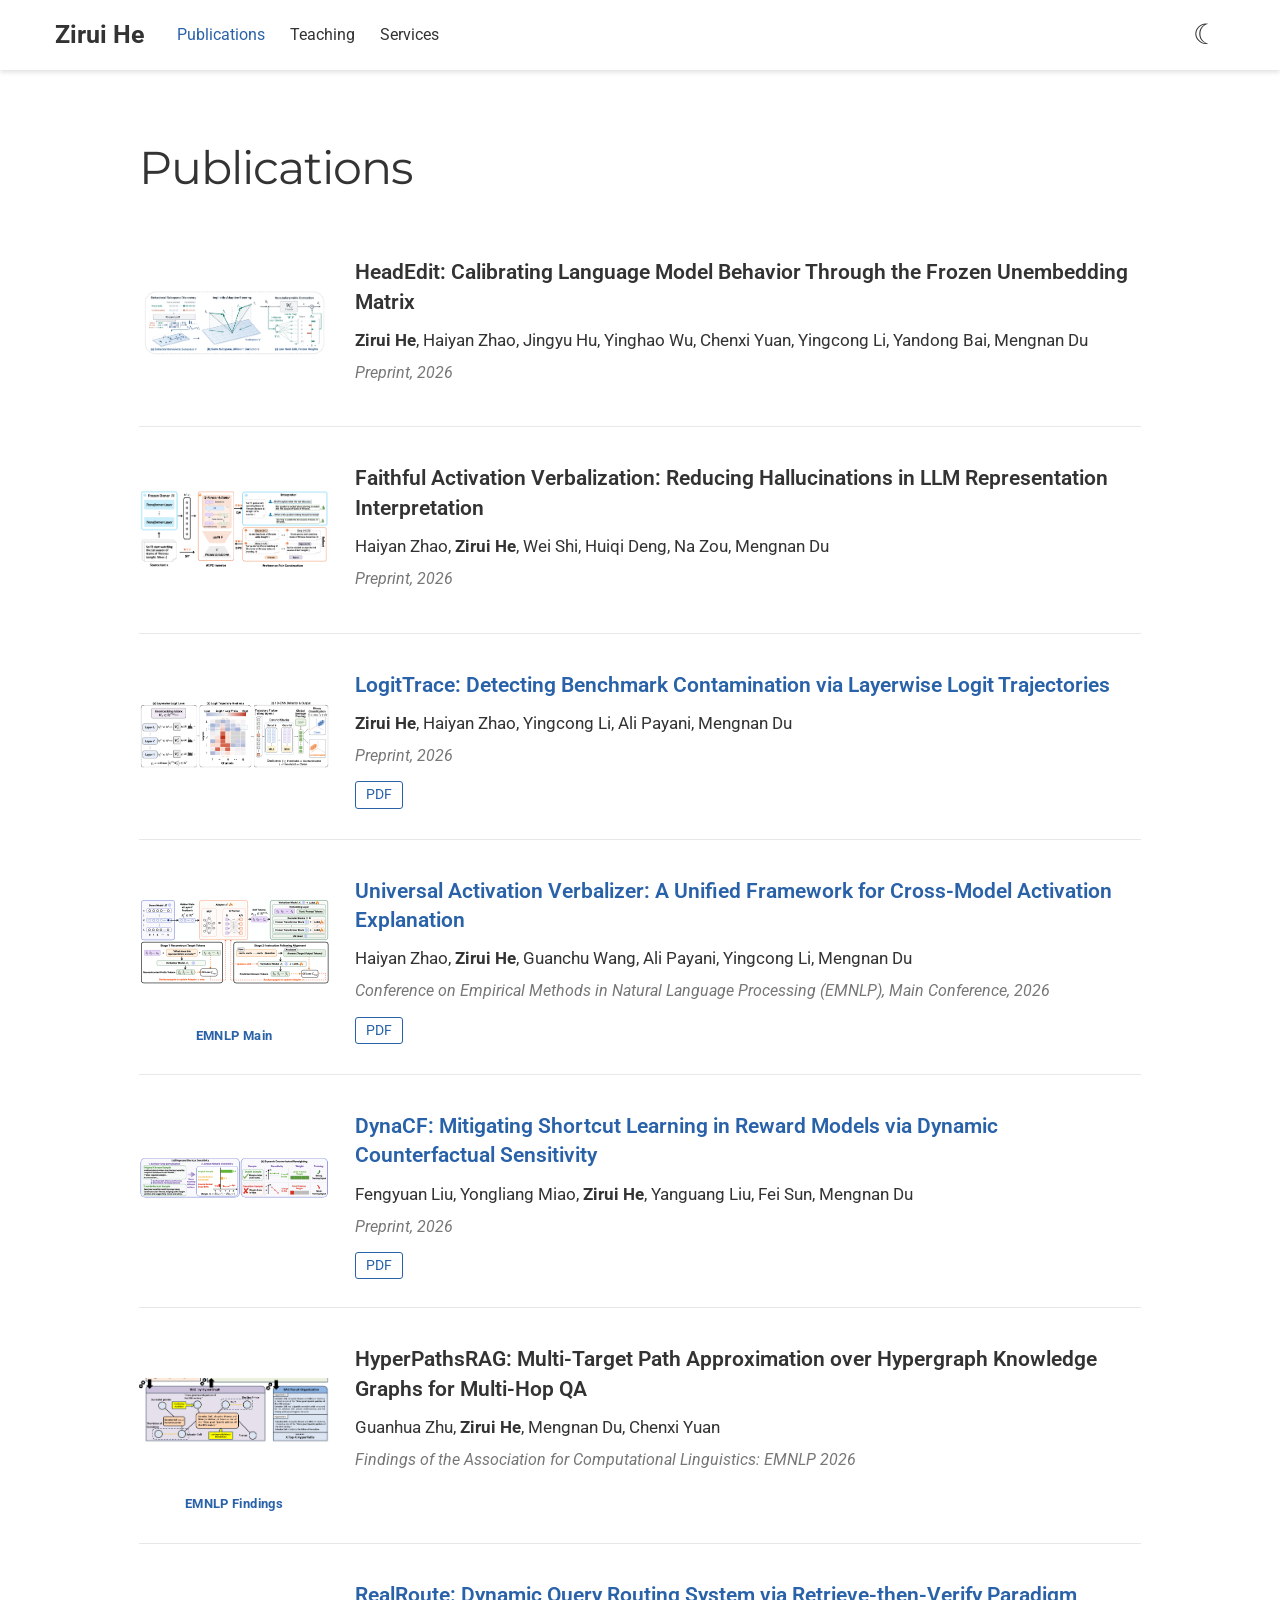
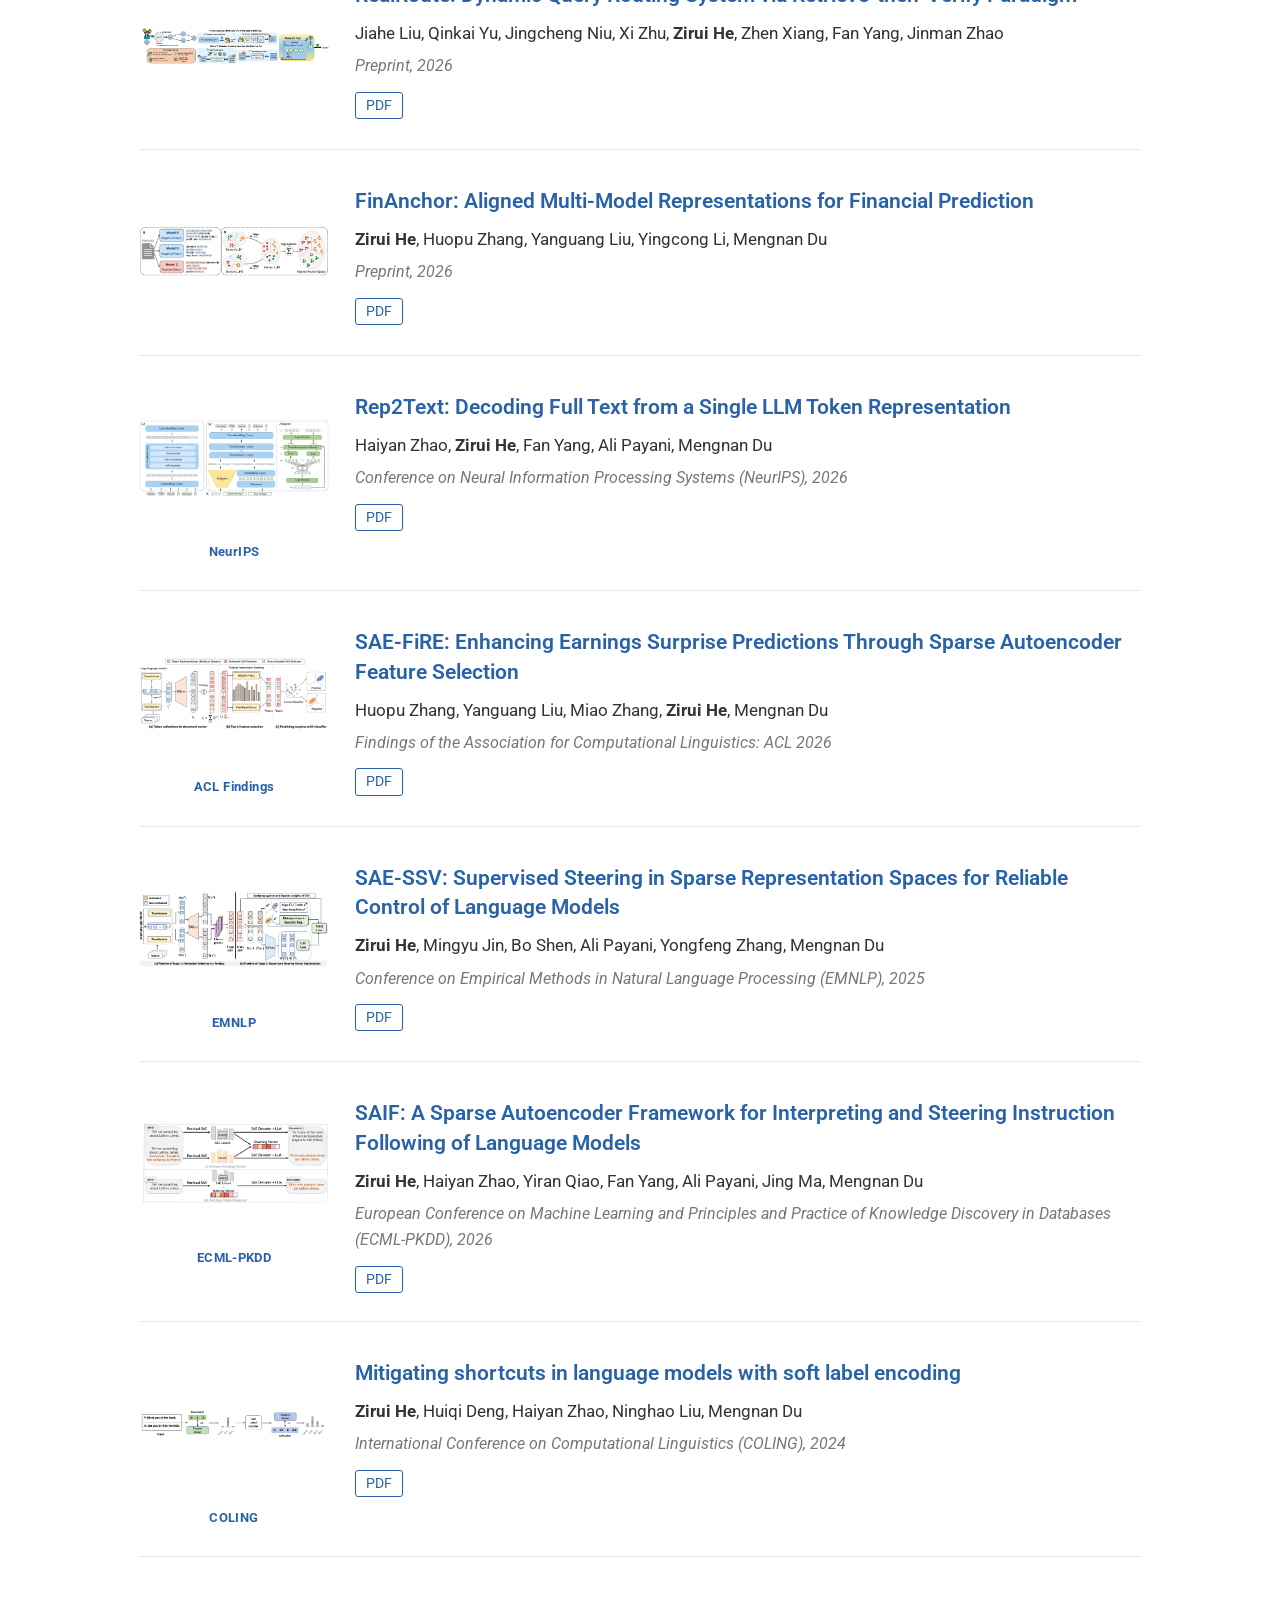
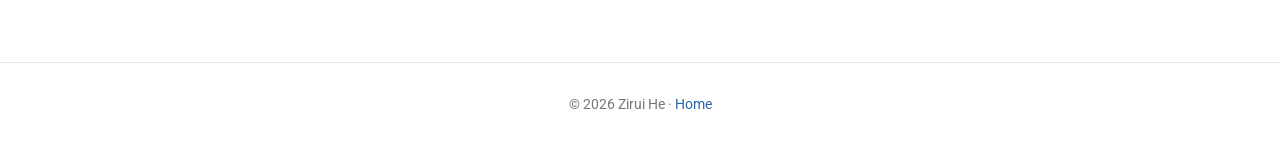
==== publications.html @ 7bf37608 "Publish academic homepage with 13 publications" ====
<!doctype html>
<html lang="en">
<head>
<meta charset="utf-8"><meta name="viewport" content="width=device-width, initial-scale=1">
<title>Publications | Zirui He</title>
<meta name="description" content="Personal academic homepage of Zirui He, Ph.D. Candidate at NJIT, working on LLM interpretability.">
<link rel="canonical" href="https://ziruihe99.github.io/publications.html">
<link rel="icon" href="/favicon.png">
<link rel="stylesheet" href="https://fonts.googleapis.com/css?family=Montserrat:400,700%7CRoboto:400,400italic,700&amp;display=swap">
<link rel="stylesheet" href="/academic.css">
<script>try{document.documentElement.dataset.theme=localStorage.getItem('theme')||'light'}catch(e){}</script>
</head>
<body>
<a class="skip" href="#main">Skip to content</a>
<header class="topbar"><nav aria-label="Main navigation" class="nav-inner">
<a class="brand" href="/">Zirui He</a>
<div class="nav-links"><a href="/publications.html" aria-current="page">Publications</a><a href="/teaching.html" >Teaching</a><a href="/services.html" >Services</a></div>
<button id="theme-toggle" aria-label="Switch to dark mode" title="Switch color theme">☾</button>
</nav></header>
<main id="main" class="document">

<article>
<h2 id="publications">Publications</h2>

<div class="publications">
<ol class="bibliography">



<li>
<div class="pub-row">
  <div class="col-sm-3 abbr" style="position: relative;padding-right: 15px;padding-left: 15px;">
     
    <img src="/headedit.png" class="teaser img-fluid z-depth-1" alt="Figure for HeadEdit: Calibrating Language Model Behavior Through the Frozen Unembedding Matrix" loading="lazy" />
    
    
  </div>
  <div class="col-sm-9" style="position: relative;padding-right: 15px;padding-left: 20px;">
      <div class="title">HeadEdit: Calibrating Language Model Behavior Through the Frozen Unembedding Matrix</div>
      <div class="author"><strong>Zirui He</strong>, Haiyan Zhao, Jingyu Hu, Yinghao Wu, Chenxi Yuan, Yingcong Li, Yandong Bai, Mengnan Du</div>
      <div class="periodical"><em>Preprint, 2026</em>
      </div>
    <div class="links">
      
      
      
      
      
      
    </div>
  </div>
</div>
</li>
<br />



<li>
<div class="pub-row">
  <div class="col-sm-3 abbr" style="position: relative;padding-right: 15px;padding-left: 15px;">
     
    <img src="/avpo.png" class="teaser img-fluid z-depth-1" alt="Figure for Faithful Activation Verbalization: Reducing Hallucinations in LLM Representation Interpretation" loading="lazy" />
    
    
  </div>
  <div class="col-sm-9" style="position: relative;padding-right: 15px;padding-left: 20px;">
      <div class="title">Faithful Activation Verbalization: Reducing Hallucinations in LLM Representation Interpretation</div>
      <div class="author">Haiyan Zhao, <strong>Zirui He</strong>, Wei Shi, Huiqi Deng, Na Zou, Mengnan Du</div>
      <div class="periodical"><em>Preprint, 2026</em>
      </div>
    <div class="links">
      
      
      
      
      
      
    </div>
  </div>
</div>
</li>
<br />



<li>
<div class="pub-row">
  <div class="col-sm-3 abbr" style="position: relative;padding-right: 15px;padding-left: 15px;">
     
    <img src="/logittrace.png" class="teaser img-fluid z-depth-1" alt="Figure for LogitTrace: Detecting Benchmark Contamination via Layerwise Logit Trajectories" loading="lazy" />
    
    
  </div>
  <div class="col-sm-9" style="position: relative;padding-right: 15px;padding-left: 20px;">
      <div class="title"><a href="https://arxiv.org/abs/2509.20909v2">LogitTrace: Detecting Benchmark Contamination via Layerwise Logit Trajectories</a></div>
      <div class="author"><strong>Zirui He</strong>, Haiyan Zhao, Yingcong Li, Ali Payani, Mengnan Du</div>
      <div class="periodical"><em>Preprint, 2026</em>
      </div>
    <div class="links">
       
      <a href="https://arxiv.org/abs/2509.20909v2" class="btn btn-sm z-depth-0" role="button" target="_blank" style="font-size:12px;">PDF</a>
      
      
      
      
      
      
    </div>
  </div>
</div>
</li>
<br />



<li>
<div class="pub-row">
  <div class="col-sm-3 abbr" style="position: relative;padding-right: 15px;padding-left: 15px;">
     
    <img src="/uav.png" class="teaser img-fluid z-depth-1" alt="Figure for Universal Activation Verbalizer: A Unified Framework for Cross-Model Activation Explanation" loading="lazy" />
     
    <abbr class="badge">EMNLP Main</abbr>
    
    
  </div>
  <div class="col-sm-9" style="position: relative;padding-right: 15px;padding-left: 20px;">
      <div class="title"><a href="https://arxiv.org/abs/2605.25903">Universal Activation Verbalizer: A Unified Framework for Cross-Model Activation Explanation</a></div>
      <div class="author">Haiyan Zhao, <strong>Zirui He</strong>, Guanchu Wang, Ali Payani, Yingcong Li, Mengnan Du</div>
      <div class="periodical"><em>Conference on Empirical Methods in Natural Language Processing (EMNLP), Main Conference, 2026</em>
      </div>
    <div class="links">
       
      <a href="https://arxiv.org/abs/2605.25903" class="btn btn-sm z-depth-0" role="button" target="_blank" style="font-size:12px;">PDF</a>
      
      
      
      
      
      
    </div>
  </div>
</div>
</li>
<br />



<li>
<div class="pub-row">
  <div class="col-sm-3 abbr" style="position: relative;padding-right: 15px;padding-left: 15px;">
     
    <img src="/dynacf.png" class="teaser img-fluid z-depth-1" alt="Figure for DynaCF: Mitigating Shortcut Learning in Reward Models via Dynamic Counterfactual Sensitivity" loading="lazy" />
    
    
  </div>
  <div class="col-sm-9" style="position: relative;padding-right: 15px;padding-left: 20px;">
      <div class="title"><a href="http://arxiv.org/abs/2606.09043">DynaCF: Mitigating Shortcut Learning in Reward Models via Dynamic Counterfactual Sensitivity</a></div>
      <div class="author">Fengyuan Liu, Yongliang Miao, <strong>Zirui He</strong>, Yanguang Liu, Fei Sun, Mengnan Du</div>
      <div class="periodical"><em>Preprint, 2026</em>
      </div>
    <div class="links">
       
      <a href="http://arxiv.org/abs/2606.09043" class="btn btn-sm z-depth-0" role="button" target="_blank" style="font-size:12px;">PDF</a>
      
      
      
      
      
      
    </div>
  </div>
</div>
</li>
<br />



<li>
<div class="pub-row">
  <div class="col-sm-3 abbr" style="position: relative;padding-right: 15px;padding-left: 15px;">
     
    <img src="/hyperpathsrag.png" class="teaser img-fluid z-depth-1" alt="Figure for HyperPathsRAG: Multi-Target Path Approximation over Hypergraph Knowledge Graphs for Multi-Hop QA" loading="lazy" />
     
    <abbr class="badge">EMNLP Findings</abbr>
    
    
  </div>
  <div class="col-sm-9" style="position: relative;padding-right: 15px;padding-left: 20px;">
      <div class="title">HyperPathsRAG: Multi-Target Path Approximation over Hypergraph Knowledge Graphs for Multi-Hop QA</div>
      <div class="author">Guanhua Zhu, <strong>Zirui He</strong>, Mengnan Du, Chenxi Yuan</div>
      <div class="periodical"><em>Findings of the Association for Computational Linguistics: EMNLP 2026</em>
      </div>
    <div class="links">
      
      
      
      
      
      
    </div>
  </div>
</div>
</li>
<br />



<li>
<div class="pub-row">
  <div class="col-sm-3 abbr" style="position: relative;padding-right: 15px;padding-left: 15px;">
     
    <img src="/realroute.png" class="teaser img-fluid z-depth-1" alt="Figure for RealRoute: Dynamic Query Routing System via Retrieve-then-Verify Paradigm" loading="lazy" />
    
    
  </div>
  <div class="col-sm-9" style="position: relative;padding-right: 15px;padding-left: 20px;">
      <div class="title"><a href="http://arxiv.org/abs/2604.20860">RealRoute: Dynamic Query Routing System via Retrieve-then-Verify Paradigm</a></div>
      <div class="author">Jiahe Liu, Qinkai Yu, Jingcheng Niu, Xi Zhu, <strong>Zirui He</strong>, Zhen Xiang, Fan Yang, Jinman Zhao</div>
      <div class="periodical"><em>Preprint, 2026</em>
      </div>
    <div class="links">
       
      <a href="http://arxiv.org/abs/2604.20860" class="btn btn-sm z-depth-0" role="button" target="_blank" style="font-size:12px;">PDF</a>
      
      
      
      
      
      
    </div>
  </div>
</div>
</li>
<br />



<li>
<div class="pub-row">
  <div class="col-sm-3 abbr" style="position: relative;padding-right: 15px;padding-left: 15px;">
     
    <img src="/financhor.png" class="teaser img-fluid z-depth-1" alt="Figure for FinAnchor: Aligned Multi-Model Representations for Financial Prediction" loading="lazy" />
    
    
  </div>
  <div class="col-sm-9" style="position: relative;padding-right: 15px;padding-left: 20px;">
      <div class="title"><a href="http://arxiv.org/abs/2602.20859">FinAnchor: Aligned Multi-Model Representations for Financial Prediction</a></div>
      <div class="author"><strong>Zirui He</strong>, Huopu Zhang, Yanguang Liu, Yingcong Li, Mengnan Du</div>
      <div class="periodical"><em>Preprint, 2026</em>
      </div>
    <div class="links">
       
      <a href="http://arxiv.org/abs/2602.20859" class="btn btn-sm z-depth-0" role="button" target="_blank" style="font-size:12px;">PDF</a>
      
      
      
      
      
      
    </div>
  </div>
</div>
</li>
<br />



<li>
<div class="pub-row">
  <div class="col-sm-3 abbr" style="position: relative;padding-right: 15px;padding-left: 15px;">
     
    <img src="/rep2text.png" class="teaser img-fluid z-depth-1" alt="Figure for Rep2Text: Decoding Full Text from a Single LLM Token Representation" loading="lazy" />
     
    <abbr class="badge">NeurIPS</abbr>
    
    
  </div>
  <div class="col-sm-9" style="position: relative;padding-right: 15px;padding-left: 20px;">
      <div class="title"><a href="https://arxiv.org/pdf/2511.06571">Rep2Text: Decoding Full Text from a Single LLM Token Representation</a></div>
      <div class="author">Haiyan Zhao, <strong>Zirui He</strong>, Fan Yang, Ali Payani, Mengnan Du</div>
      <div class="periodical"><em>Conference on Neural Information Processing Systems (NeurIPS), 2026</em>
      </div>
    <div class="links">
       
      <a href="https://arxiv.org/pdf/2511.06571" class="btn btn-sm z-depth-0" role="button" target="_blank" style="font-size:12px;">PDF</a>
      
      
      
      
      
      
    </div>
  </div>
</div>
</li>
<br />



<li>
<div class="pub-row">
  <div class="col-sm-3 abbr" style="position: relative;padding-right: 15px;padding-left: 15px;">
     
    <img src="/saefire.png" class="teaser img-fluid z-depth-1" alt="Figure for SAE-FiRE: Enhancing Earnings Surprise Predictions Through Sparse Autoencoder Feature Selection" loading="lazy" />
     
    <abbr class="badge">ACL Findings</abbr>
    
    
  </div>
  <div class="col-sm-9" style="position: relative;padding-right: 15px;padding-left: 20px;">
      <div class="title"><a href="https://arxiv.org/abs/2505.14420v2">SAE-FiRE: Enhancing Earnings Surprise Predictions Through Sparse Autoencoder Feature Selection</a></div>
      <div class="author">Huopu Zhang, Yanguang Liu, Miao Zhang, <strong>Zirui He</strong>, Mengnan Du</div>
      <div class="periodical"><em>Findings of the Association for Computational Linguistics: ACL 2026</em>
      </div>
    <div class="links">
       
      <a href="https://arxiv.org/abs/2505.14420v2" class="btn btn-sm z-depth-0" role="button" target="_blank" style="font-size:12px;">PDF</a>
      
      
      
      
      
      
    </div>
  </div>
</div>
</li>
<br />



<li>
<div class="pub-row">
  <div class="col-sm-3 abbr" style="position: relative;padding-right: 15px;padding-left: 15px;">
     
    <img src="/saessv.png" class="teaser img-fluid z-depth-1" alt="Figure for SAE-SSV: Supervised Steering in Sparse Representation Spaces for Reliable Control of Language Models" loading="lazy" />
     
    <abbr class="badge">EMNLP</abbr>
    
    
  </div>
  <div class="col-sm-9" style="position: relative;padding-right: 15px;padding-left: 20px;">
      <div class="title"><a href="https://aclanthology.org/2025.emnlp-main.112.pdf">SAE-SSV: Supervised Steering in Sparse Representation Spaces for Reliable Control of Language Models</a></div>
      <div class="author"><strong>Zirui He</strong>, Mingyu Jin, Bo Shen, Ali Payani, Yongfeng Zhang, Mengnan Du</div>
      <div class="periodical"><em>Conference on Empirical Methods in Natural Language Processing (EMNLP), 2025</em>
      </div>
    <div class="links">
       
      <a href="https://aclanthology.org/2025.emnlp-main.112.pdf" class="btn btn-sm z-depth-0" role="button" target="_blank" style="font-size:12px;">PDF</a>
      
      
      
      
      
      
    </div>
  </div>
</div>
</li>
<br />



<li>
<div class="pub-row">
  <div class="col-sm-3 abbr" style="position: relative;padding-right: 15px;padding-left: 15px;">
     
    <img src="/saif.png" class="teaser img-fluid z-depth-1" alt="Figure for SAIF: A Sparse Autoencoder Framework for Interpreting and Steering Instruction Following of Language Models" loading="lazy" />
     
    <abbr class="badge">ECML-PKDD</abbr>
    
    
  </div>
  <div class="col-sm-9" style="position: relative;padding-right: 15px;padding-left: 20px;">
      <div class="title"><a href="https://arxiv.org/abs/2502.11356">SAIF: A Sparse Autoencoder Framework for Interpreting and Steering Instruction Following of Language Models</a></div>
      <div class="author"><strong>Zirui He</strong>, Haiyan Zhao, Yiran Qiao, Fan Yang, Ali Payani, Jing Ma, Mengnan Du</div>
      <div class="periodical"><em>European Conference on Machine Learning and Principles and Practice of Knowledge Discovery in Databases (ECML-PKDD), 2026</em>
      </div>
    <div class="links">
       
      <a href="https://arxiv.org/abs/2502.11356" class="btn btn-sm z-depth-0" role="button" target="_blank" style="font-size:12px;">PDF</a>
      
      
      
      
      
      
    </div>
  </div>
</div>
</li>
<br />



<li>
<div class="pub-row">
  <div class="col-sm-3 abbr" style="position: relative;padding-right: 15px;padding-left: 15px;">
     
    <img src="/sle.png" class="teaser img-fluid z-depth-1" alt="Figure for Mitigating shortcuts in language models with soft label encoding" loading="lazy" />
     
    <abbr class="badge">COLING</abbr>
    
    
  </div>
  <div class="col-sm-9" style="position: relative;padding-right: 15px;padding-left: 20px;">
      <div class="title"><a href="https://aclanthology.org/2024.lrec-main.991.pdf">Mitigating shortcuts in language models with soft label encoding</a></div>
      <div class="author"><strong>Zirui He</strong>, Huiqi Deng, Haiyan Zhao, Ninghao Liu, Mengnan Du</div>
      <div class="periodical"><em>International Conference on Computational Linguistics (COLING), 2024</em>
      </div>
    <div class="links">
       
      <a href="https://aclanthology.org/2024.lrec-main.991.pdf" class="btn btn-sm z-depth-0" role="button" target="_blank" style="font-size:12px;">PDF</a>
      
      
      
      
      
      
    </div>
  </div>
</div>
</li>
<br />



</ol>
</div>

</article>
</main>
<footer>© 2026 Zirui He · <a href="/">Home</a></footer>
<script src="/academic.js"></script>
</body></html>
---- academic.css ----
*{box-sizing:border-box}html{--bg:#fff;--text:#333;--muted:#777;--link:#2962a8;--line:#e8e8e8;--nav:#fff;color-scheme:light;scroll-behavior:smooth;scroll-padding-top:100px}html[data-theme=dark]{--bg:#242733;--text:#f0f0f2;--muted:#a7abb4;--link:#83ace8;--line:#393d49;--nav:#272a36;color-scheme:dark}body{margin:0;background:var(--bg);color:var(--text);font-family:Roboto,Arial,Helvetica,sans-serif;font-size:20px;line-height:1.65}a{color:var(--link);text-decoration:none}a:hover{text-decoration:underline}a:focus-visible,button:focus-visible{outline:3px solid var(--link);outline-offset:5px}.topbar{position:sticky;top:0;z-index:5;background:var(--nav);box-shadow:0 2px 5px #0002}.nav-inner{max-width:1200px;margin:auto;min-height:70px;display:flex;align-items:center;gap:32px;padding:12px 15px}.brand{font-size:25px;font-weight:700;color:var(--text);white-space:nowrap}.nav-links{display:flex;gap:25px;font-size:16px}.nav-links a{color:var(--text)}.nav-links a[aria-current=page]{color:var(--link)}#theme-toggle{margin-left:auto;border:0;background:transparent;color:var(--text);font-size:28px;cursor:pointer;width:40px;height:40px;line-height:1}.home{display:grid;grid-template-columns:360px minmax(0,1fr);gap:40px;max-width:1200px;margin:0 auto;padding:80px 15px 60px}.profile{text-align:center}.portrait{display:block;width:270px;height:270px;border-radius:50%;object-fit:cover;margin:0 auto 20px}.profile h1{font-size:36px;font-weight:400;line-height:1.25;margin:22px 0 8px}.position,.affiliation{font-size:21px;line-height:1.4;color:var(--muted);margin:7px 0}.email{display:block;margin:20px 0 10px;font-size:17px}.socials{display:flex;justify-content:center;flex-wrap:wrap;gap:16px;font-size:17px}.home article>h2:first-child,.document article>h2:first-child{font-size:46px;font-weight:400;letter-spacing:-1px;margin:0 0 18px;line-height:1.2}.home article>h2:not(:first-child){font-size:29px;font-weight:500;margin:36px 0 15px}p{margin:0 0 22px}ul{padding-left:25px}li{margin:0 0 9px}.home article ul{font-size:18px}.home article h2#news+ul{list-style:none;padding-left:20px;border-left:3px solid var(--line)}.home article h2#news+ul li{padding:4px 0}.document{max-width:1050px;padding:70px 24px;margin:0 auto;min-height:70vh}.document h4{font-size:24px;font-weight:500;margin:30px 0 18px!important}.document ul{margin:20px 0 35px!important}.bibliography{list-style:none;padding:0;margin:35px 0}.pub-row{display:grid;grid-template-columns:190px minmax(0,1fr);gap:26px;padding:28px 0;border-bottom:1px solid var(--line)}.pub-row>div{padding:0!important}.teaser{width:100%;height:130px;object-fit:contain;background:white;border-radius:4px}.badge{display:block;font-size:13px;letter-spacing:.03em;font-weight:700;text-align:center;color:var(--link);margin-top:8px}.title{font-size:21px;font-weight:600;line-height:1.4}.author{font-size:17px;margin-top:9px}.periodical{font-size:16px;color:var(--muted);margin-top:6px}.links{display:flex;gap:10px;flex-wrap:wrap;margin-top:12px}.btn{border:1px solid var(--link);border-radius:3px;font-size:14px!important;padding:1px 10px}.bibliography>br{display:none}footer{text-align:center;font-size:14px;color:var(--muted);padding:30px 20px;border-top:1px solid var(--line)}.skip{position:absolute;left:12px;top:-100px;padding:10px;background:var(--bg);z-index:20}.skip:focus{top:5px}@media(max-width:850px){.home{grid-template-columns:1fr;padding-top:40px;gap:45px;max-width:730px}.home article{padding:0 12px}.portrait{width:220px;height:220px}.profile h1{font-size:32px}.nav-inner{gap:18px}.nav-links{gap:15px}.home article>h2:first-child,.document article>h2:first-child{font-size:36px}body{font-size:18px}.document{padding-top:40px}}@media(max-width:520px){.nav-inner{flex-wrap:wrap;gap:5px 12px;padding:10px 18px}.brand{font-size:22px}.nav-links{order:3;width:100%;gap:22px;font-size:15px}.pub-row{grid-template-columns:1fr;gap:15px}.teaser{width:180px;height:110px}.abbr{text-align:left}.badge{text-align:left}.home{padding-left:12px;padding-right:12px}.title{font-size:19px}}@media(prefers-reduced-motion:reduce){html{scroll-behavior:auto}}

h1,h2,h3,h4,.affiliation,.position{font-family:Montserrat,Arial,sans-serif}
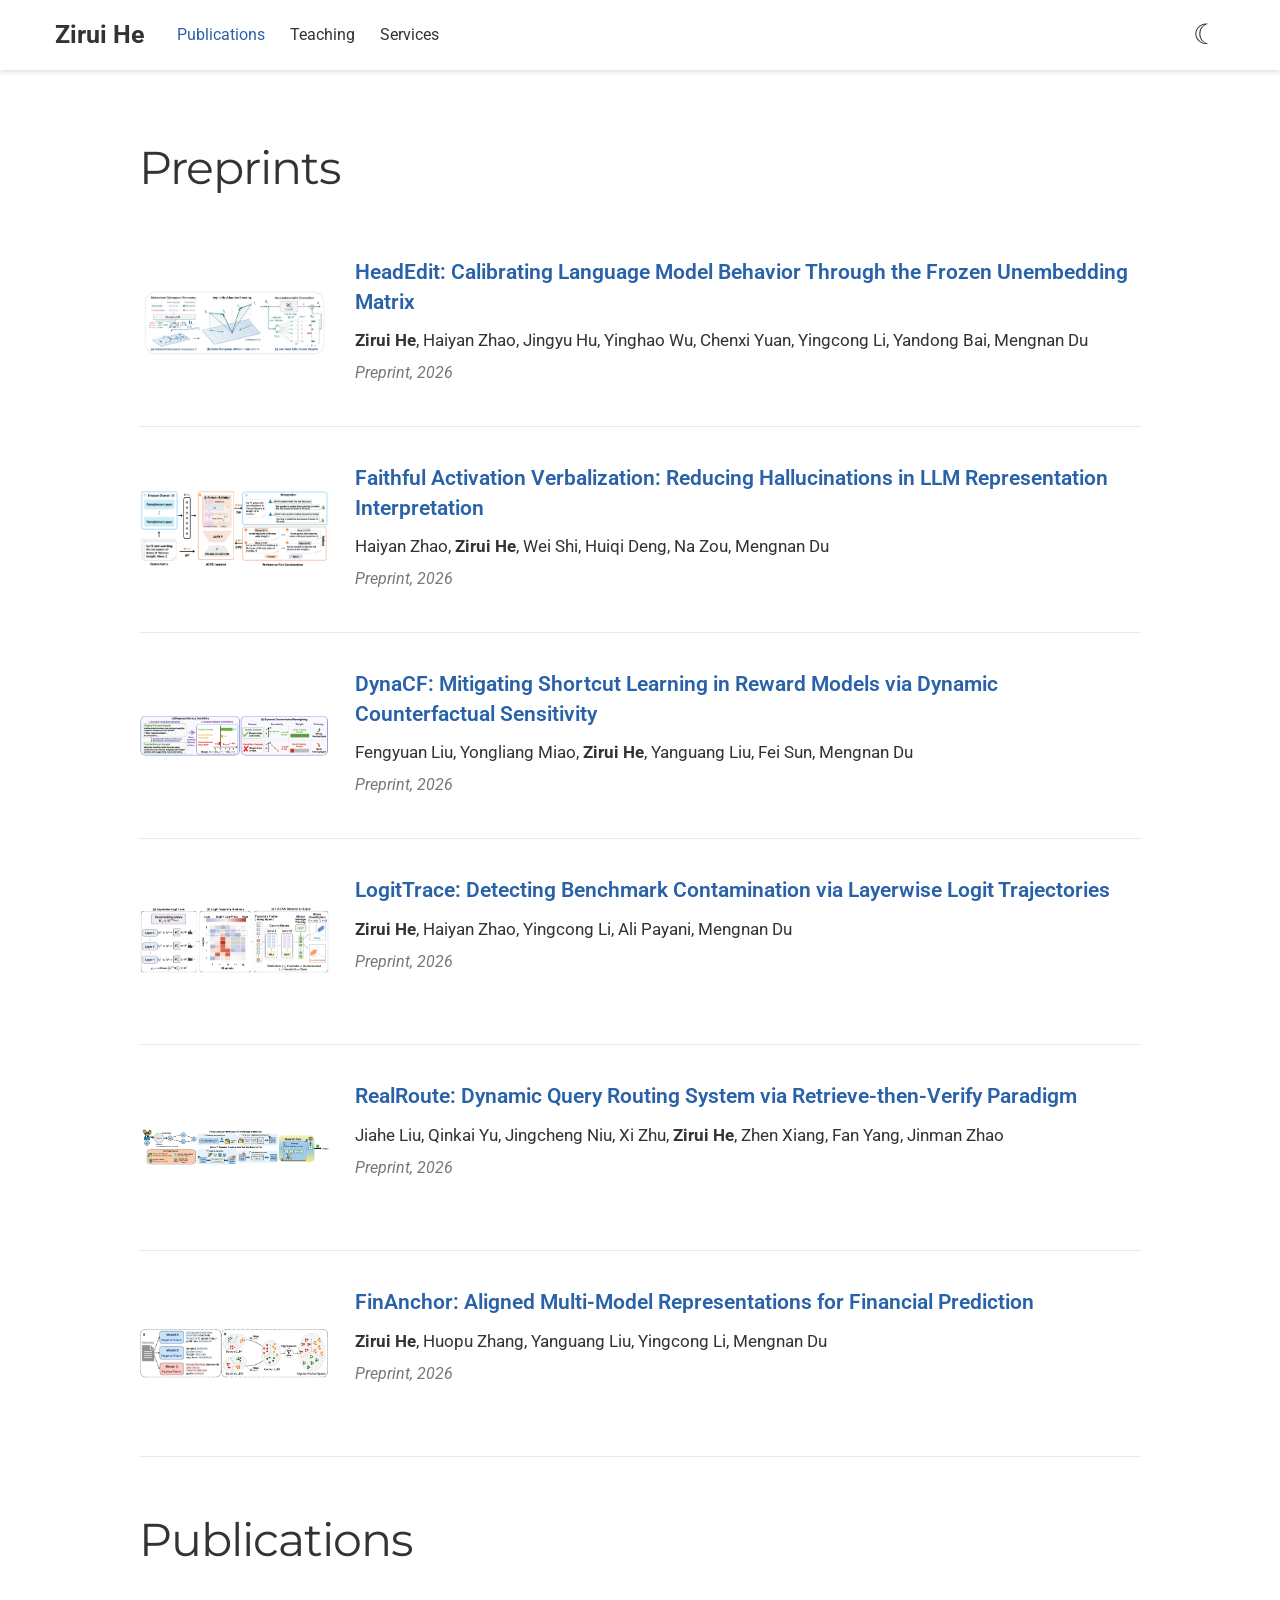
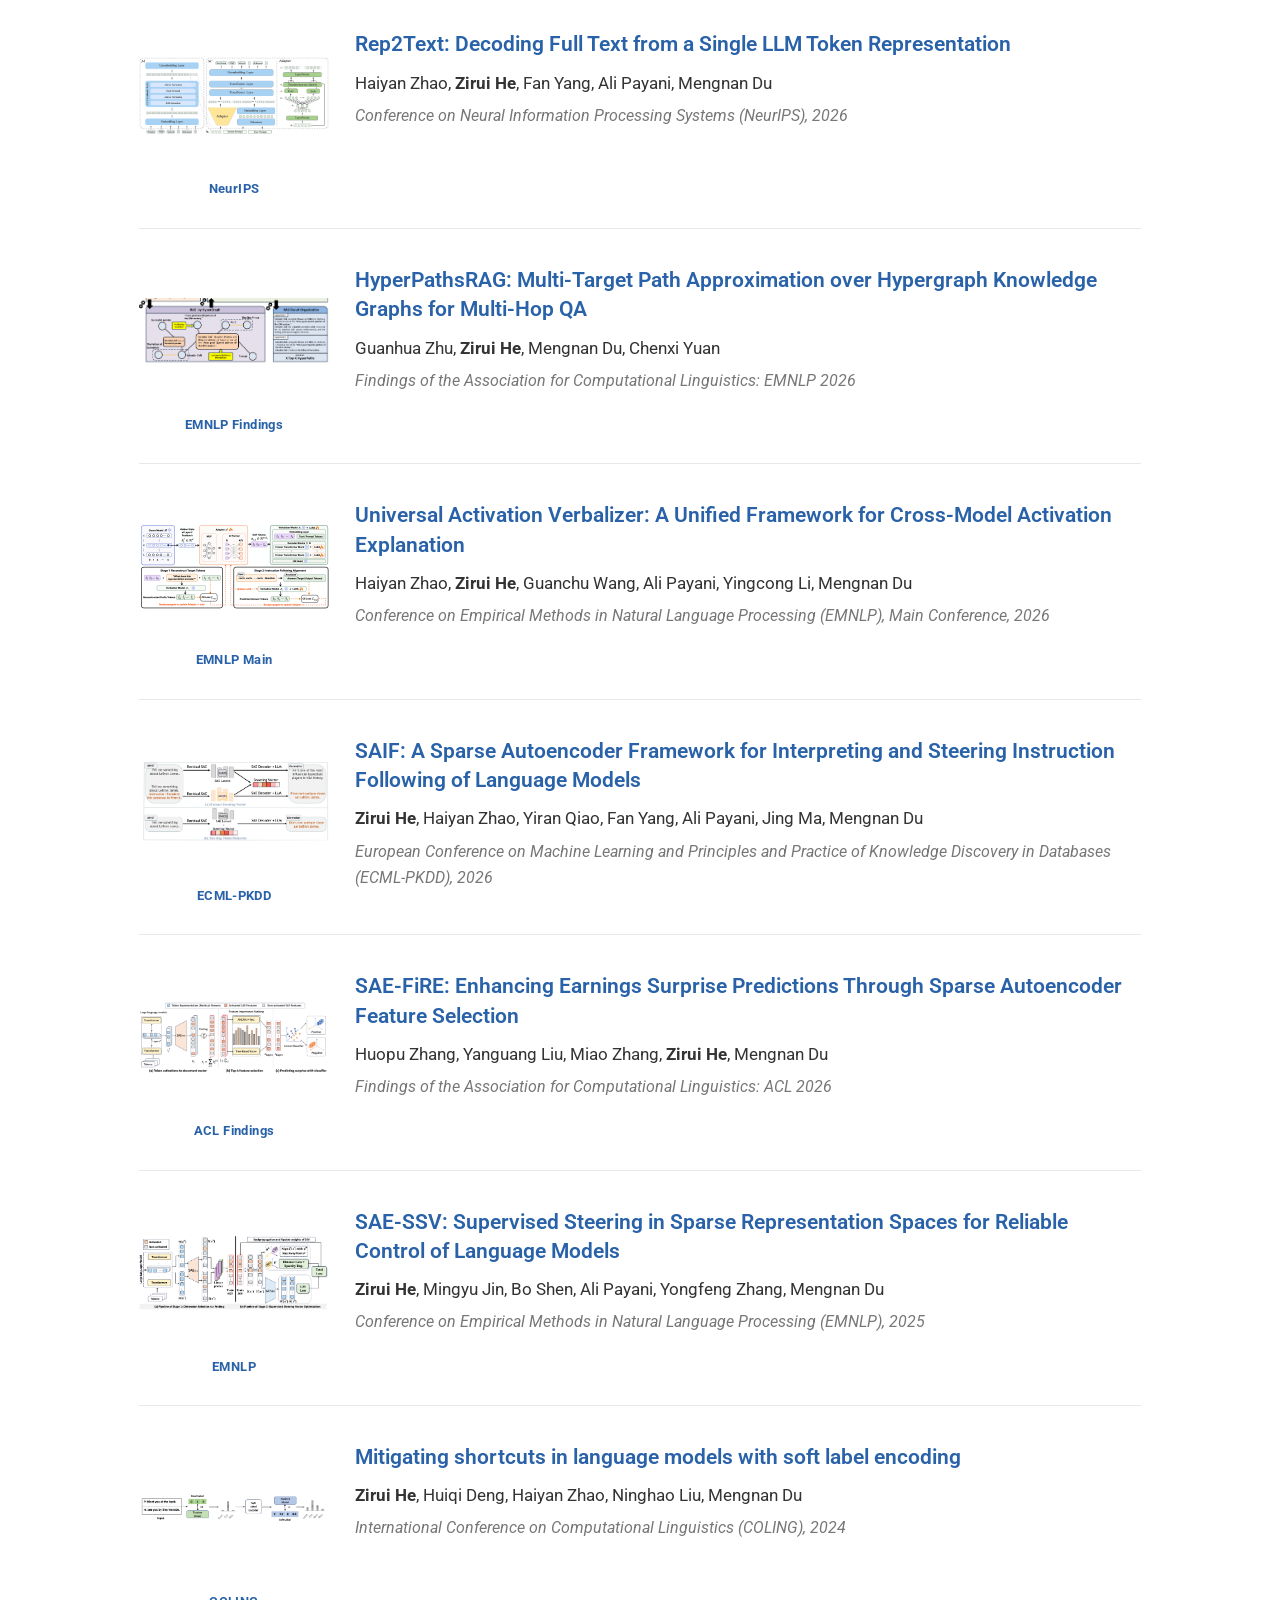
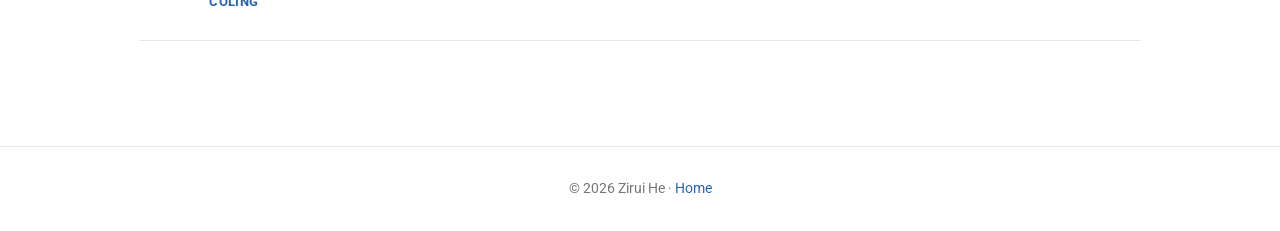
==== commit 9726e06c: "Separate preprints and publications, update paper links and news" ====
--- a/publications.html
+++ b/publications.html
@@ -20,7 +20,7 @@
 <main id="main" class="document">
 
 <article>
-<h2 id="publications">Publications</h2>
+<h2 id="preprints" class="publication-heading">Preprints</h2>
 
 <div class="publications">
 <ol class="bibliography">
@@ -36,18 +36,11 @@
     
   </div>
   <div class="col-sm-9" style="position: relative;padding-right: 15px;padding-left: 20px;">
-      <div class="title">HeadEdit: Calibrating Language Model Behavior Through the Frozen Unembedding Matrix</div>
+      <div class="title"><a href="https://arxiv.org/abs/2610.01170">HeadEdit: Calibrating Language Model Behavior Through the Frozen Unembedding Matrix</a></div>
       <div class="author"><strong>Zirui He</strong>, Haiyan Zhao, Jingyu Hu, Yinghao Wu, Chenxi Yuan, Yingcong Li, Yandong Bai, Mengnan Du</div>
       <div class="periodical"><em>Preprint, 2026</em>
       </div>
-    <div class="links">
-      
-      
-      
-      
-      
-      
-    </div>
+    
   </div>
 </div>
 </li>
@@ -64,18 +57,32 @@
     
   </div>
   <div class="col-sm-9" style="position: relative;padding-right: 15px;padding-left: 20px;">
-      <div class="title">Faithful Activation Verbalization: Reducing Hallucinations in LLM Representation Interpretation</div>
+      <div class="title"><a href="https://arxiv.org/abs/2609.34033">Faithful Activation Verbalization: Reducing Hallucinations in LLM Representation Interpretation</a></div>
       <div class="author">Haiyan Zhao, <strong>Zirui He</strong>, Wei Shi, Huiqi Deng, Na Zou, Mengnan Du</div>
       <div class="periodical"><em>Preprint, 2026</em>
       </div>
-    <div class="links">
-      
-      
-      
-      
-      
-      
-    </div>
+    
+  </div>
+</div>
+</li>
+<br />
+
+
+
+<li>
+<div class="pub-row">
+  <div class="col-sm-3 abbr" style="position: relative;padding-right: 15px;padding-left: 15px;">
+     
+    <img src="/dynacf.png" class="teaser img-fluid z-depth-1" alt="Figure for DynaCF: Mitigating Shortcut Learning in Reward Models via Dynamic Counterfactual Sensitivity" loading="lazy" />
+    
+    
+  </div>
+  <div class="col-sm-9" style="position: relative;padding-right: 15px;padding-left: 20px;">
+      <div class="title"><a href="http://arxiv.org/abs/2606.09043">DynaCF: Mitigating Shortcut Learning in Reward Models via Dynamic Counterfactual Sensitivity</a></div>
+      <div class="author">Fengyuan Liu, Yongliang Miao, <strong>Zirui He</strong>, Yanguang Liu, Fei Sun, Mengnan Du</div>
+      <div class="periodical"><em>Preprint, 2026</em>
+      </div>
+    
   </div>
 </div>
 </li>
@@ -96,16 +103,105 @@
       <div class="author"><strong>Zirui He</strong>, Haiyan Zhao, Yingcong Li, Ali Payani, Mengnan Du</div>
       <div class="periodical"><em>Preprint, 2026</em>
       </div>
-    <div class="links">
-       
-      <a href="https://arxiv.org/abs/2509.20909v2" class="btn btn-sm z-depth-0" role="button" target="_blank" style="font-size:12px;">PDF</a>
-      
-      
-      
-      
-      
-      
-    </div>
+    
+  </div>
+</div>
+</li>
+<br />
+
+
+
+<li>
+<div class="pub-row">
+  <div class="col-sm-3 abbr" style="position: relative;padding-right: 15px;padding-left: 15px;">
+     
+    <img src="/realroute.png" class="teaser img-fluid z-depth-1" alt="Figure for RealRoute: Dynamic Query Routing System via Retrieve-then-Verify Paradigm" loading="lazy" />
+    
+    
+  </div>
+  <div class="col-sm-9" style="position: relative;padding-right: 15px;padding-left: 20px;">
+      <div class="title"><a href="http://arxiv.org/abs/2604.20860">RealRoute: Dynamic Query Routing System via Retrieve-then-Verify Paradigm</a></div>
+      <div class="author">Jiahe Liu, Qinkai Yu, Jingcheng Niu, Xi Zhu, <strong>Zirui He</strong>, Zhen Xiang, Fan Yang, Jinman Zhao</div>
+      <div class="periodical"><em>Preprint, 2026</em>
+      </div>
+    
+  </div>
+</div>
+</li>
+<br />
+
+
+
+<li>
+<div class="pub-row">
+  <div class="col-sm-3 abbr" style="position: relative;padding-right: 15px;padding-left: 15px;">
+     
+    <img src="/financhor.png" class="teaser img-fluid z-depth-1" alt="Figure for FinAnchor: Aligned Multi-Model Representations for Financial Prediction" loading="lazy" />
+    
+    
+  </div>
+  <div class="col-sm-9" style="position: relative;padding-right: 15px;padding-left: 20px;">
+      <div class="title"><a href="http://arxiv.org/abs/2602.20859">FinAnchor: Aligned Multi-Model Representations for Financial Prediction</a></div>
+      <div class="author"><strong>Zirui He</strong>, Huopu Zhang, Yanguang Liu, Yingcong Li, Mengnan Du</div>
+      <div class="periodical"><em>Preprint, 2026</em>
+      </div>
+    
+  </div>
+</div>
+</li>
+<br />
+
+
+
+</ol>
+</div>
+
+<h2 id="publications" class="publication-heading">Publications</h2>
+
+<div class="publications">
+<ol class="bibliography">
+
+
+
+<li>
+<div class="pub-row">
+  <div class="col-sm-3 abbr" style="position: relative;padding-right: 15px;padding-left: 15px;">
+     
+    <img src="/rep2text.png" class="teaser img-fluid z-depth-1" alt="Figure for Rep2Text: Decoding Full Text from a Single LLM Token Representation" loading="lazy" />
+     
+    <abbr class="badge">NeurIPS</abbr>
+    
+    
+  </div>
+  <div class="col-sm-9" style="position: relative;padding-right: 15px;padding-left: 20px;">
+      <div class="title"><a href="https://arxiv.org/pdf/2511.06571">Rep2Text: Decoding Full Text from a Single LLM Token Representation</a></div>
+      <div class="author">Haiyan Zhao, <strong>Zirui He</strong>, Fan Yang, Ali Payani, Mengnan Du</div>
+      <div class="periodical"><em>Conference on Neural Information Processing Systems (NeurIPS), 2026</em>
+      </div>
+    
+  </div>
+</div>
+</li>
+<br />
+
+
+
+<li>
+<div class="pub-row">
+  <div class="col-sm-3 abbr" style="position: relative;padding-right: 15px;padding-left: 15px;">
+     
+    <img src="/hyperpathsrag.png" class="teaser img-fluid z-depth-1" alt="Figure for HyperPathsRAG: Multi-Target Path Approximation over Hypergraph Knowledge Graphs for Multi-Hop QA" loading="lazy" />
+     
+    <abbr class="badge">EMNLP Findings</abbr>
+    
+    
+  </div>
+  <div class="col-sm-9" style="position: relative;padding-right: 15px;padding-left: 20px;">
+      <div class="title"><a href="https://openreview.net/pdf?id=szEogTm2ZF">HyperPathsRAG: Multi-Target Path Approximation over Hypergraph Knowledge Graphs for Multi-Hop QA</a></div>
+      <div class="author">Guanhua Zhu, <strong>Zirui He</strong>, Mengnan Du, Chenxi Yuan</div>
+      <div class="periodical"><em>Findings of the Association for Computational Linguistics: EMNLP 2026</em>
+      </div>
+    
   </div>
 </div>
 </li>
@@ -128,168 +224,30 @@
       <div class="author">Haiyan Zhao, <strong>Zirui He</strong>, Guanchu Wang, Ali Payani, Yingcong Li, Mengnan Du</div>
       <div class="periodical"><em>Conference on Empirical Methods in Natural Language Processing (EMNLP), Main Conference, 2026</em>
       </div>
-    <div class="links">
-       
-      <a href="https://arxiv.org/abs/2605.25903" class="btn btn-sm z-depth-0" role="button" target="_blank" style="font-size:12px;">PDF</a>
-      
-      
-      
-      
-      
-      
-    </div>
-  </div>
-</div>
-</li>
-<br />
-
-
-
-<li>
-<div class="pub-row">
-  <div class="col-sm-3 abbr" style="position: relative;padding-right: 15px;padding-left: 15px;">
-     
-    <img src="/dynacf.png" class="teaser img-fluid z-depth-1" alt="Figure for DynaCF: Mitigating Shortcut Learning in Reward Models via Dynamic Counterfactual Sensitivity" loading="lazy" />
-    
-    
-  </div>
-  <div class="col-sm-9" style="position: relative;padding-right: 15px;padding-left: 20px;">
-      <div class="title"><a href="http://arxiv.org/abs/2606.09043">DynaCF: Mitigating Shortcut Learning in Reward Models via Dynamic Counterfactual Sensitivity</a></div>
-      <div class="author">Fengyuan Liu, Yongliang Miao, <strong>Zirui He</strong>, Yanguang Liu, Fei Sun, Mengnan Du</div>
-      <div class="periodical"><em>Preprint, 2026</em>
-      </div>
-    <div class="links">
-       
-      <a href="http://arxiv.org/abs/2606.09043" class="btn btn-sm z-depth-0" role="button" target="_blank" style="font-size:12px;">PDF</a>
-      
-      
-      
-      
-      
-      
-    </div>
-  </div>
-</div>
-</li>
-<br />
-
-
-
-<li>
-<div class="pub-row">
-  <div class="col-sm-3 abbr" style="position: relative;padding-right: 15px;padding-left: 15px;">
-     
-    <img src="/hyperpathsrag.png" class="teaser img-fluid z-depth-1" alt="Figure for HyperPathsRAG: Multi-Target Path Approximation over Hypergraph Knowledge Graphs for Multi-Hop QA" loading="lazy" />
-     
-    <abbr class="badge">EMNLP Findings</abbr>
-    
-    
-  </div>
-  <div class="col-sm-9" style="position: relative;padding-right: 15px;padding-left: 20px;">
-      <div class="title">HyperPathsRAG: Multi-Target Path Approximation over Hypergraph Knowledge Graphs for Multi-Hop QA</div>
-      <div class="author">Guanhua Zhu, <strong>Zirui He</strong>, Mengnan Du, Chenxi Yuan</div>
-      <div class="periodical"><em>Findings of the Association for Computational Linguistics: EMNLP 2026</em>
-      </div>
-    <div class="links">
-      
-      
-      
-      
-      
-      
-    </div>
-  </div>
-</div>
-</li>
-<br />
-
-
-
-<li>
-<div class="pub-row">
-  <div class="col-sm-3 abbr" style="position: relative;padding-right: 15px;padding-left: 15px;">
-     
-    <img src="/realroute.png" class="teaser img-fluid z-depth-1" alt="Figure for RealRoute: Dynamic Query Routing System via Retrieve-then-Verify Paradigm" loading="lazy" />
-    
-    
-  </div>
-  <div class="col-sm-9" style="position: relative;padding-right: 15px;padding-left: 20px;">
-      <div class="title"><a href="http://arxiv.org/abs/2604.20860">RealRoute: Dynamic Query Routing System via Retrieve-then-Verify Paradigm</a></div>
-      <div class="author">Jiahe Liu, Qinkai Yu, Jingcheng Niu, Xi Zhu, <strong>Zirui He</strong>, Zhen Xiang, Fan Yang, Jinman Zhao</div>
-      <div class="periodical"><em>Preprint, 2026</em>
-      </div>
-    <div class="links">
-       
-      <a href="http://arxiv.org/abs/2604.20860" class="btn btn-sm z-depth-0" role="button" target="_blank" style="font-size:12px;">PDF</a>
-      
-      
-      
-      
-      
-      
-    </div>
-  </div>
-</div>
-</li>
-<br />
-
-
-
-<li>
-<div class="pub-row">
-  <div class="col-sm-3 abbr" style="position: relative;padding-right: 15px;padding-left: 15px;">
-     
-    <img src="/financhor.png" class="teaser img-fluid z-depth-1" alt="Figure for FinAnchor: Aligned Multi-Model Representations for Financial Prediction" loading="lazy" />
-    
-    
-  </div>
-  <div class="col-sm-9" style="position: relative;padding-right: 15px;padding-left: 20px;">
-      <div class="title"><a href="http://arxiv.org/abs/2602.20859">FinAnchor: Aligned Multi-Model Representations for Financial Prediction</a></div>
-      <div class="author"><strong>Zirui He</strong>, Huopu Zhang, Yanguang Liu, Yingcong Li, Mengnan Du</div>
-      <div class="periodical"><em>Preprint, 2026</em>
-      </div>
-    <div class="links">
-       
-      <a href="http://arxiv.org/abs/2602.20859" class="btn btn-sm z-depth-0" role="button" target="_blank" style="font-size:12px;">PDF</a>
-      
-      
-      
-      
-      
-      
-    </div>
-  </div>
-</div>
-</li>
-<br />
-
-
-
-<li>
-<div class="pub-row">
-  <div class="col-sm-3 abbr" style="position: relative;padding-right: 15px;padding-left: 15px;">
-     
-    <img src="/rep2text.png" class="teaser img-fluid z-depth-1" alt="Figure for Rep2Text: Decoding Full Text from a Single LLM Token Representation" loading="lazy" />
-     
-    <abbr class="badge">NeurIPS</abbr>
-    
-    
-  </div>
-  <div class="col-sm-9" style="position: relative;padding-right: 15px;padding-left: 20px;">
-      <div class="title"><a href="https://arxiv.org/pdf/2511.06571">Rep2Text: Decoding Full Text from a Single LLM Token Representation</a></div>
-      <div class="author">Haiyan Zhao, <strong>Zirui He</strong>, Fan Yang, Ali Payani, Mengnan Du</div>
-      <div class="periodical"><em>Conference on Neural Information Processing Systems (NeurIPS), 2026</em>
-      </div>
-    <div class="links">
-       
-      <a href="https://arxiv.org/pdf/2511.06571" class="btn btn-sm z-depth-0" role="button" target="_blank" style="font-size:12px;">PDF</a>
-      
-      
-      
-      
-      
-      
-    </div>
+    
+  </div>
+</div>
+</li>
+<br />
+
+
+
+<li>
+<div class="pub-row">
+  <div class="col-sm-3 abbr" style="position: relative;padding-right: 15px;padding-left: 15px;">
+     
+    <img src="/saif.png" class="teaser img-fluid z-depth-1" alt="Figure for SAIF: A Sparse Autoencoder Framework for Interpreting and Steering Instruction Following of Language Models" loading="lazy" />
+     
+    <abbr class="badge">ECML-PKDD</abbr>
+    
+    
+  </div>
+  <div class="col-sm-9" style="position: relative;padding-right: 15px;padding-left: 20px;">
+      <div class="title"><a href="https://arxiv.org/abs/2502.11356">SAIF: A Sparse Autoencoder Framework for Interpreting and Steering Instruction Following of Language Models</a></div>
+      <div class="author"><strong>Zirui He</strong>, Haiyan Zhao, Yiran Qiao, Fan Yang, Ali Payani, Jing Ma, Mengnan Du</div>
+      <div class="periodical"><em>European Conference on Machine Learning and Principles and Practice of Knowledge Discovery in Databases (ECML-PKDD), 2026</em>
+      </div>
+    
   </div>
 </div>
 </li>
@@ -312,16 +270,7 @@
       <div class="author">Huopu Zhang, Yanguang Liu, Miao Zhang, <strong>Zirui He</strong>, Mengnan Du</div>
       <div class="periodical"><em>Findings of the Association for Computational Linguistics: ACL 2026</em>
       </div>
-    <div class="links">
-       
-      <a href="https://arxiv.org/abs/2505.14420v2" class="btn btn-sm z-depth-0" role="button" target="_blank" style="font-size:12px;">PDF</a>
-      
-      
-      
-      
-      
-      
-    </div>
+    
   </div>
 </div>
 </li>
@@ -344,48 +293,7 @@
       <div class="author"><strong>Zirui He</strong>, Mingyu Jin, Bo Shen, Ali Payani, Yongfeng Zhang, Mengnan Du</div>
       <div class="periodical"><em>Conference on Empirical Methods in Natural Language Processing (EMNLP), 2025</em>
       </div>
-    <div class="links">
-       
-      <a href="https://aclanthology.org/2025.emnlp-main.112.pdf" class="btn btn-sm z-depth-0" role="button" target="_blank" style="font-size:12px;">PDF</a>
-      
-      
-      
-      
-      
-      
-    </div>
-  </div>
-</div>
-</li>
-<br />
-
-
-
-<li>
-<div class="pub-row">
-  <div class="col-sm-3 abbr" style="position: relative;padding-right: 15px;padding-left: 15px;">
-     
-    <img src="/saif.png" class="teaser img-fluid z-depth-1" alt="Figure for SAIF: A Sparse Autoencoder Framework for Interpreting and Steering Instruction Following of Language Models" loading="lazy" />
-     
-    <abbr class="badge">ECML-PKDD</abbr>
-    
-    
-  </div>
-  <div class="col-sm-9" style="position: relative;padding-right: 15px;padding-left: 20px;">
-      <div class="title"><a href="https://arxiv.org/abs/2502.11356">SAIF: A Sparse Autoencoder Framework for Interpreting and Steering Instruction Following of Language Models</a></div>
-      <div class="author"><strong>Zirui He</strong>, Haiyan Zhao, Yiran Qiao, Fan Yang, Ali Payani, Jing Ma, Mengnan Du</div>
-      <div class="periodical"><em>European Conference on Machine Learning and Principles and Practice of Knowledge Discovery in Databases (ECML-PKDD), 2026</em>
-      </div>
-    <div class="links">
-       
-      <a href="https://arxiv.org/abs/2502.11356" class="btn btn-sm z-depth-0" role="button" target="_blank" style="font-size:12px;">PDF</a>
-      
-      
-      
-      
-      
-      
-    </div>
+    
   </div>
 </div>
 </li>
@@ -408,16 +316,7 @@
       <div class="author"><strong>Zirui He</strong>, Huiqi Deng, Haiyan Zhao, Ninghao Liu, Mengnan Du</div>
       <div class="periodical"><em>International Conference on Computational Linguistics (COLING), 2024</em>
       </div>
-    <div class="links">
-       
-      <a href="https://aclanthology.org/2024.lrec-main.991.pdf" class="btn btn-sm z-depth-0" role="button" target="_blank" style="font-size:12px;">PDF</a>
-      
-      
-      
-      
-      
-      
-    </div>
+    
   </div>
 </div>
 </li>
--- a/academic.css
+++ b/academic.css
@@ -1,3 +1,5 @@
 *{box-sizing:border-box}html{--bg:#fff;--text:#333;--muted:#777;--link:#2962a8;--line:#e8e8e8;--nav:#fff;color-scheme:light;scroll-behavior:smooth;scroll-padding-top:100px}html[data-theme=dark]{--bg:#242733;--text:#f0f0f2;--muted:#a7abb4;--link:#83ace8;--line:#393d49;--nav:#272a36;color-scheme:dark}body{margin:0;background:var(--bg);color:var(--text);font-family:Roboto,Arial,Helvetica,sans-serif;font-size:20px;line-height:1.65}a{color:var(--link);text-decoration:none}a:hover{text-decoration:underline}a:focus-visible,button:focus-visible{outline:3px solid var(--link);outline-offset:5px}.topbar{position:sticky;top:0;z-index:5;background:var(--nav);box-shadow:0 2px 5px #0002}.nav-inner{max-width:1200px;margin:auto;min-height:70px;display:flex;align-items:center;gap:32px;padding:12px 15px}.brand{font-size:25px;font-weight:700;color:var(--text);white-space:nowrap}.nav-links{display:flex;gap:25px;font-size:16px}.nav-links a{color:var(--text)}.nav-links a[aria-current=page]{color:var(--link)}#theme-toggle{margin-left:auto;border:0;background:transparent;color:var(--text);font-size:28px;cursor:pointer;width:40px;height:40px;line-height:1}.home{display:grid;grid-template-columns:360px minmax(0,1fr);gap:40px;max-width:1200px;margin:0 auto;padding:80px 15px 60px}.profile{text-align:center}.portrait{display:block;width:270px;height:270px;border-radius:50%;object-fit:cover;margin:0 auto 20px}.profile h1{font-size:36px;font-weight:400;line-height:1.25;margin:22px 0 8px}.position,.affiliation{font-size:21px;line-height:1.4;color:var(--muted);margin:7px 0}.email{display:block;margin:20px 0 10px;font-size:17px}.socials{display:flex;justify-content:center;flex-wrap:wrap;gap:16px;font-size:17px}.home article>h2:first-child,.document article>h2:first-child{font-size:46px;font-weight:400;letter-spacing:-1px;margin:0 0 18px;line-height:1.2}.home article>h2:not(:first-child){font-size:29px;font-weight:500;margin:36px 0 15px}p{margin:0 0 22px}ul{padding-left:25px}li{margin:0 0 9px}.home article ul{font-size:18px}.home article h2#news+ul{list-style:none;padding-left:20px;border-left:3px solid var(--line)}.home article h2#news+ul li{padding:4px 0}.document{max-width:1050px;padding:70px 24px;margin:0 auto;min-height:70vh}.document h4{font-size:24px;font-weight:500;margin:30px 0 18px!important}.document ul{margin:20px 0 35px!important}.bibliography{list-style:none;padding:0;margin:35px 0}.pub-row{display:grid;grid-template-columns:190px minmax(0,1fr);gap:26px;padding:28px 0;border-bottom:1px solid var(--line)}.pub-row>div{padding:0!important}.teaser{width:100%;height:130px;object-fit:contain;background:white;border-radius:4px}.badge{display:block;font-size:13px;letter-spacing:.03em;font-weight:700;text-align:center;color:var(--link);margin-top:8px}.title{font-size:21px;font-weight:600;line-height:1.4}.author{font-size:17px;margin-top:9px}.periodical{font-size:16px;color:var(--muted);margin-top:6px}.links{display:flex;gap:10px;flex-wrap:wrap;margin-top:12px}.btn{border:1px solid var(--link);border-radius:3px;font-size:14px!important;padding:1px 10px}.bibliography>br{display:none}footer{text-align:center;font-size:14px;color:var(--muted);padding:30px 20px;border-top:1px solid var(--line)}.skip{position:absolute;left:12px;top:-100px;padding:10px;background:var(--bg);z-index:20}.skip:focus{top:5px}@media(max-width:850px){.home{grid-template-columns:1fr;padding-top:40px;gap:45px;max-width:730px}.home article{padding:0 12px}.portrait{width:220px;height:220px}.profile h1{font-size:32px}.nav-inner{gap:18px}.nav-links{gap:15px}.home article>h2:first-child,.document article>h2:first-child{font-size:36px}body{font-size:18px}.document{padding-top:40px}}@media(max-width:520px){.nav-inner{flex-wrap:wrap;gap:5px 12px;padding:10px 18px}.brand{font-size:22px}.nav-links{order:3;width:100%;gap:22px;font-size:15px}.pub-row{grid-template-columns:1fr;gap:15px}.teaser{width:180px;height:110px}.abbr{text-align:left}.badge{text-align:left}.home{padding-left:12px;padding-right:12px}.title{font-size:19px}}@media(prefers-reduced-motion:reduce){html{scroll-behavior:auto}}
 
 h1,h2,h3,h4,.affiliation,.position{font-family:Montserrat,Arial,sans-serif}
+
+.document article>h2.publication-heading{font-size:46px;font-weight:400;letter-spacing:-1px;line-height:1.2;margin:55px 0 18px}.document article>h2.publication-heading:first-child{margin-top:0}@media(max-width:850px){.document article>h2.publication-heading{font-size:36px}}
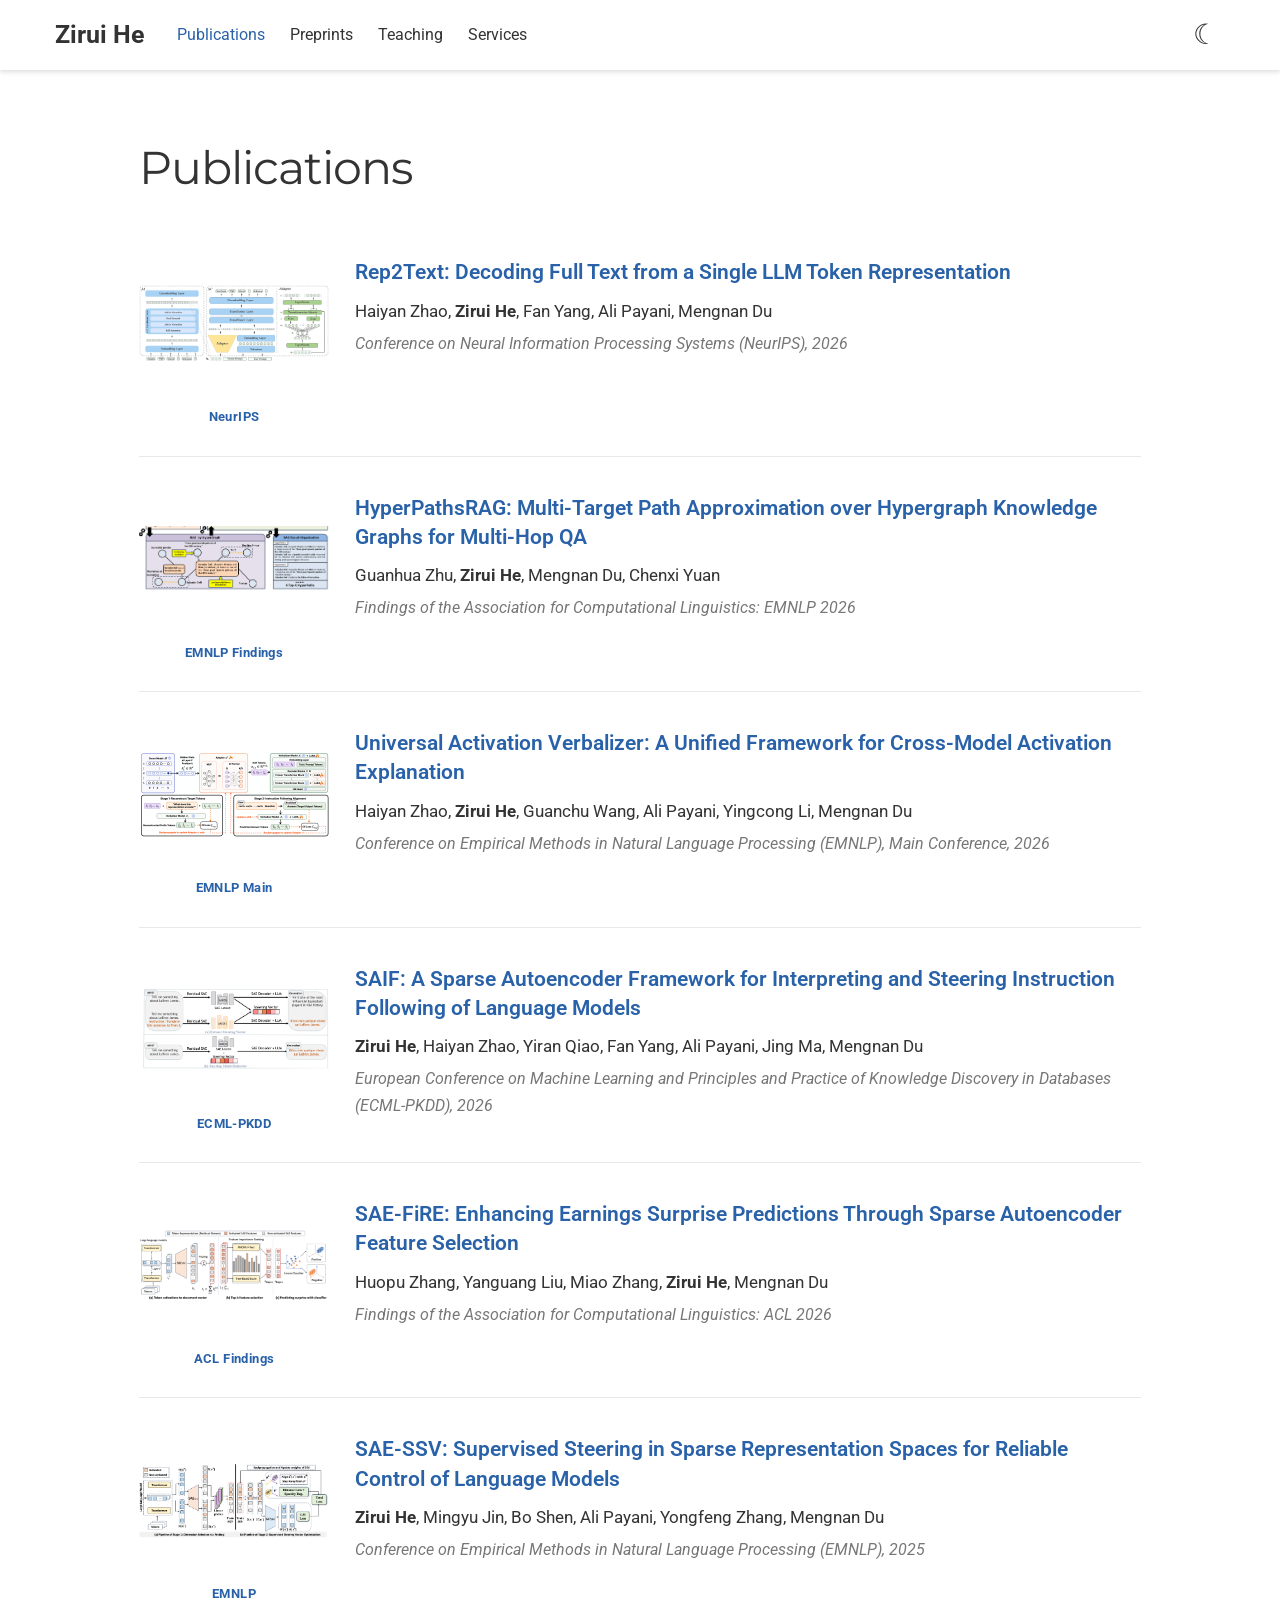
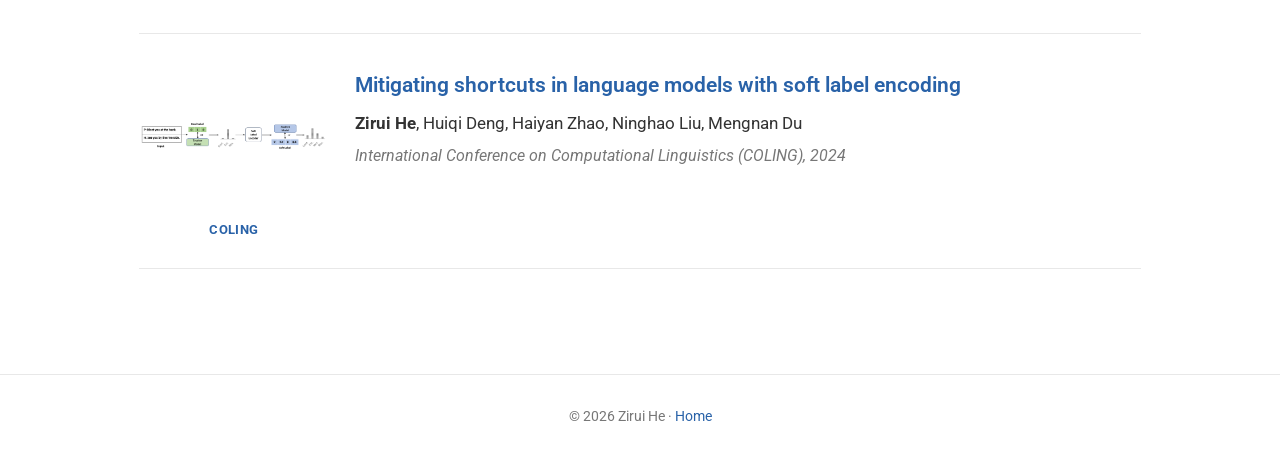
==== commit 6b42defe: "Add separate Preprints page and remove FinAnchor" ====
--- a/publications.html
+++ b/publications.html
@@ -14,148 +14,12 @@
 <a class="skip" href="#main">Skip to content</a>
 <header class="topbar"><nav aria-label="Main navigation" class="nav-inner">
 <a class="brand" href="/">Zirui He</a>
-<div class="nav-links"><a href="/publications.html" aria-current="page">Publications</a><a href="/teaching.html" >Teaching</a><a href="/services.html" >Services</a></div>
+<div class="nav-links"><a href="/publications.html" aria-current="page">Publications</a><a href="/preprints.html" >Preprints</a><a href="/teaching.html" >Teaching</a><a href="/services.html" >Services</a></div>
 <button id="theme-toggle" aria-label="Switch to dark mode" title="Switch color theme">☾</button>
 </nav></header>
 <main id="main" class="document">
 
 <article>
-<h2 id="preprints" class="publication-heading">Preprints</h2>
-
-<div class="publications">
-<ol class="bibliography">
-
-
-
-<li>
-<div class="pub-row">
-  <div class="col-sm-3 abbr" style="position: relative;padding-right: 15px;padding-left: 15px;">
-     
-    <img src="/headedit.png" class="teaser img-fluid z-depth-1" alt="Figure for HeadEdit: Calibrating Language Model Behavior Through the Frozen Unembedding Matrix" loading="lazy" />
-    
-    
-  </div>
-  <div class="col-sm-9" style="position: relative;padding-right: 15px;padding-left: 20px;">
-      <div class="title"><a href="https://arxiv.org/abs/2610.01170">HeadEdit: Calibrating Language Model Behavior Through the Frozen Unembedding Matrix</a></div>
-      <div class="author"><strong>Zirui He</strong>, Haiyan Zhao, Jingyu Hu, Yinghao Wu, Chenxi Yuan, Yingcong Li, Yandong Bai, Mengnan Du</div>
-      <div class="periodical"><em>Preprint, 2026</em>
-      </div>
-    
-  </div>
-</div>
-</li>
-<br />
-
-
-
-<li>
-<div class="pub-row">
-  <div class="col-sm-3 abbr" style="position: relative;padding-right: 15px;padding-left: 15px;">
-     
-    <img src="/avpo.png" class="teaser img-fluid z-depth-1" alt="Figure for Faithful Activation Verbalization: Reducing Hallucinations in LLM Representation Interpretation" loading="lazy" />
-    
-    
-  </div>
-  <div class="col-sm-9" style="position: relative;padding-right: 15px;padding-left: 20px;">
-      <div class="title"><a href="https://arxiv.org/abs/2609.34033">Faithful Activation Verbalization: Reducing Hallucinations in LLM Representation Interpretation</a></div>
-      <div class="author">Haiyan Zhao, <strong>Zirui He</strong>, Wei Shi, Huiqi Deng, Na Zou, Mengnan Du</div>
-      <div class="periodical"><em>Preprint, 2026</em>
-      </div>
-    
-  </div>
-</div>
-</li>
-<br />
-
-
-
-<li>
-<div class="pub-row">
-  <div class="col-sm-3 abbr" style="position: relative;padding-right: 15px;padding-left: 15px;">
-     
-    <img src="/dynacf.png" class="teaser img-fluid z-depth-1" alt="Figure for DynaCF: Mitigating Shortcut Learning in Reward Models via Dynamic Counterfactual Sensitivity" loading="lazy" />
-    
-    
-  </div>
-  <div class="col-sm-9" style="position: relative;padding-right: 15px;padding-left: 20px;">
-      <div class="title"><a href="http://arxiv.org/abs/2606.09043">DynaCF: Mitigating Shortcut Learning in Reward Models via Dynamic Counterfactual Sensitivity</a></div>
-      <div class="author">Fengyuan Liu, Yongliang Miao, <strong>Zirui He</strong>, Yanguang Liu, Fei Sun, Mengnan Du</div>
-      <div class="periodical"><em>Preprint, 2026</em>
-      </div>
-    
-  </div>
-</div>
-</li>
-<br />
-
-
-
-<li>
-<div class="pub-row">
-  <div class="col-sm-3 abbr" style="position: relative;padding-right: 15px;padding-left: 15px;">
-     
-    <img src="/logittrace.png" class="teaser img-fluid z-depth-1" alt="Figure for LogitTrace: Detecting Benchmark Contamination via Layerwise Logit Trajectories" loading="lazy" />
-    
-    
-  </div>
-  <div class="col-sm-9" style="position: relative;padding-right: 15px;padding-left: 20px;">
-      <div class="title"><a href="https://arxiv.org/abs/2509.20909v2">LogitTrace: Detecting Benchmark Contamination via Layerwise Logit Trajectories</a></div>
-      <div class="author"><strong>Zirui He</strong>, Haiyan Zhao, Yingcong Li, Ali Payani, Mengnan Du</div>
-      <div class="periodical"><em>Preprint, 2026</em>
-      </div>
-    
-  </div>
-</div>
-</li>
-<br />
-
-
-
-<li>
-<div class="pub-row">
-  <div class="col-sm-3 abbr" style="position: relative;padding-right: 15px;padding-left: 15px;">
-     
-    <img src="/realroute.png" class="teaser img-fluid z-depth-1" alt="Figure for RealRoute: Dynamic Query Routing System via Retrieve-then-Verify Paradigm" loading="lazy" />
-    
-    
-  </div>
-  <div class="col-sm-9" style="position: relative;padding-right: 15px;padding-left: 20px;">
-      <div class="title"><a href="http://arxiv.org/abs/2604.20860">RealRoute: Dynamic Query Routing System via Retrieve-then-Verify Paradigm</a></div>
-      <div class="author">Jiahe Liu, Qinkai Yu, Jingcheng Niu, Xi Zhu, <strong>Zirui He</strong>, Zhen Xiang, Fan Yang, Jinman Zhao</div>
-      <div class="periodical"><em>Preprint, 2026</em>
-      </div>
-    
-  </div>
-</div>
-</li>
-<br />
-
-
-
-<li>
-<div class="pub-row">
-  <div class="col-sm-3 abbr" style="position: relative;padding-right: 15px;padding-left: 15px;">
-     
-    <img src="/financhor.png" class="teaser img-fluid z-depth-1" alt="Figure for FinAnchor: Aligned Multi-Model Representations for Financial Prediction" loading="lazy" />
-    
-    
-  </div>
-  <div class="col-sm-9" style="position: relative;padding-right: 15px;padding-left: 20px;">
-      <div class="title"><a href="http://arxiv.org/abs/2602.20859">FinAnchor: Aligned Multi-Model Representations for Financial Prediction</a></div>
-      <div class="author"><strong>Zirui He</strong>, Huopu Zhang, Yanguang Liu, Yingcong Li, Mengnan Du</div>
-      <div class="periodical"><em>Preprint, 2026</em>
-      </div>
-    
-  </div>
-</div>
-</li>
-<br />
-
-
-
-</ol>
-</div>
-
 <h2 id="publications" class="publication-heading">Publications</h2>
 
 <div class="publications">
--- a/academic.css
+++ b/academic.css
@@ -3,3 +3,5 @@
 h1,h2,h3,h4,.affiliation,.position{font-family:Montserrat,Arial,sans-serif}
 
 .document article>h2.publication-heading{font-size:46px;font-weight:400;letter-spacing:-1px;line-height:1.2;margin:55px 0 18px}.document article>h2.publication-heading:first-child{margin-top:0}@media(max-width:850px){.document article>h2.publication-heading{font-size:36px}}
+
+@media(max-width:520px){.nav-links{gap:10px 16px;flex-wrap:wrap;font-size:14px}}
